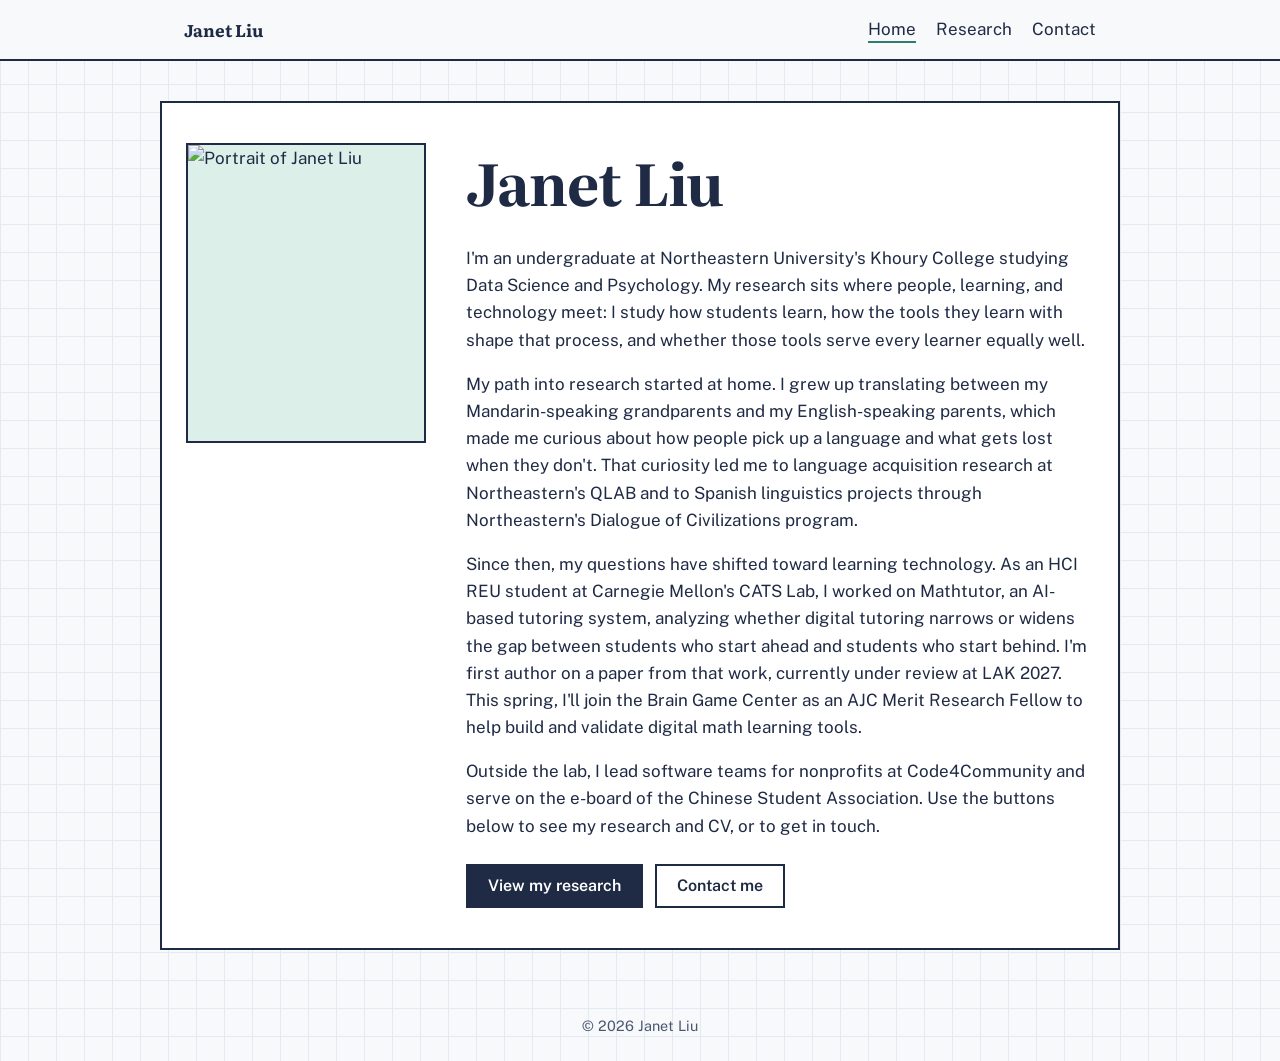
==== index.html @ 82e9912a "add readme" ====
<!DOCTYPE html>
<html lang="en">
<head>
  <meta charset="UTF-8">
  <meta name="viewport" content="width=device-width, initial-scale=1">
  <link rel="preconnect" href="https://fonts.googleapis.com">
  <link rel="preconnect" href="https://fonts.gstatic.com" crossorigin>
  <link href="https://fonts.googleapis.com/css2?family=Literata:opsz,wght@7..72,600;7..72,700&family=Public+Sans:wght@400;600&display=swap" rel="stylesheet">
  <link rel="stylesheet" href="style.css">
  <title>Janet Liu | Home</title>
</head>
<body>
  <header class="site-header">
    <nav aria-label="Main">
      <a class="site-name" href="index.html">Janet Liu</a>
      <ul class="nav-links">
        <li><a href="index.html" aria-current="page">Home</a></li>
        <li><a href="research.html">Research</a></li>
        <li><a href="contact.html">Contact</a></li>
      </ul>
    </nav>
  </header>
  <main>
    <section class="hero">
      <div class="photo-frame">
        <img src="assets/photo.jpg" alt="Portrait of Janet Liu">
      </div>
      <div>
        <h1>Janet Liu</h1>
        <p>I'm an undergraduate at Northeastern University's Khoury College studying Data Science and Psychology. My research sits where people, learning, and technology meet: I study how students learn, how the tools they learn with shape that process, and whether those tools serve every learner equally well.</p>
        <p>My path into research started at home. I grew up translating between my Mandarin-speaking grandparents and my English-speaking parents, which made me curious about how people pick up a language and what gets lost when they don't. That curiosity led me to language acquisition research at Northeastern's QLAB and to Spanish linguistics projects through Northeastern's Dialogue of Civilizations program.</p>
        <p>Since then, my questions have shifted toward learning technology. As an HCI REU student at Carnegie Mellon's CATS Lab, I worked on Mathtutor, an AI-based tutoring system, analyzing whether digital tutoring narrows or widens the gap between students who start ahead and students who start behind. I'm first author on a paper from that work, currently under review at LAK 2027. This spring, I'll join the Brain Game Center as an AJC Merit Research Fellow to help build and validate digital math learning tools.</p>
        <p>Outside the lab, I lead software teams for nonprofits at Code4Community and serve on the e-board of the Chinese Student Association. Use the buttons below to see my research and CV, or to get in touch.</p>
        <div class="button-row">
          <a class="btn" href="research.html">View my research</a>
          <a class="btn btn-outline" href="contact.html">Contact me</a>
        </div>
      </div>
    </section>
  </main>
  <footer class="site-footer">© 2026 Janet Liu</footer>
</body>
</html>
---- style.css ----
/* ---------- Design tokens ---------- */
:root {
  --ink: #1f2a44;        /* main text, headings, solid buttons */
  --ink-soft: #4a5672;   /* secondary text */
  --paper: #f7f9fb;      /* page background */
  --grid: #e3eaf1;       /* graph-paper lines */
  --accent: #2f7d6d;     /* links, highlights, chart dots */
  --accent-pale: #dcefe9;/* hover / selected fills */

  --font-head: "Literata", Georgia, "Times New Roman", serif;
  --font-body: "Public Sans", "Helvetica Neue", Arial, sans-serif;

  --measure: 68ch;       /* comfortable line length */
  --space: 1.5rem;
}

/* ---------- Base ---------- */
* { box-sizing: border-box; }

body {
  margin: 0;
  font-family: var(--font-body);
  font-size: 1.0625rem;
  line-height: 1.6;
  color: var(--ink);
  /* graph-paper background: a nod to math learning + data */
  background-color: var(--paper);
  background-image:
    linear-gradient(var(--grid) 1px, transparent 1px),
    linear-gradient(90deg, var(--grid) 1px, transparent 1px);
  background-size: 28px 28px;
}

h1, h2, h3 { font-family: var(--font-head); line-height: 1.2; margin: 0 0 0.5em; }
h1 { font-size: clamp(2.4rem, 6vw, 3.6rem); font-weight: 700; letter-spacing: -0.01em; }
h2 { font-size: 1.6rem; font-weight: 600; }
h3 { font-size: 1.2rem; font-weight: 600; }

p { max-width: var(--measure); margin: 0 0 1em; }
a { color: var(--accent); }
a:focus-visible, button:focus-visible { outline: 3px solid var(--accent); outline-offset: 3px; }
img { max-width: 100%; display: block; }

/* ---------- Header / navigation ---------- */
.site-header {
  background: var(--paper);
  border-bottom: 2px solid var(--ink);
}
.site-header nav {
  max-width: 960px;
  margin: 0 auto;
  padding: 1rem var(--space);
  display: flex;
  justify-content: space-between;
  align-items: center;
  gap: 1rem;
  flex-wrap: wrap;
}
.site-name { font-family: var(--font-head); font-weight: 700; color: var(--ink); text-decoration: none; }
.nav-links { list-style: none; display: flex; gap: 1.25rem; margin: 0; padding: 0; }
.nav-links a { color: var(--ink); text-decoration: none; padding-bottom: 2px; }
.nav-links a:hover { color: var(--accent); }
.nav-links a[aria-current="page"] { border-bottom: 2px solid var(--accent); }

/* ---------- Page layout ---------- */
main {
  max-width: 960px;
  margin: 2.5rem auto;
  padding: 2.5rem var(--space);
  background: #ffffff;
  border: 2px solid var(--ink);
}
section + section { margin-top: 3rem; }

.site-footer { text-align: center; padding: 1.5rem; color: var(--ink-soft); font-size: 0.9rem; }

/* ---------- Home ---------- */
.hero {
  display: grid;
  grid-template-columns: 240px 1fr;
  gap: 2.5rem;
  align-items: start;
}
.photo-frame {
  aspect-ratio: 4 / 5;
  border: 2px solid var(--ink);
  background: var(--accent-pale);
  overflow: hidden;
}
.photo-frame img { width: 100%; height: 100%; object-fit: cover; }
.hero h1 { margin-top: 0.25rem; }

/* ---------- Buttons ---------- */
.button-row { display: flex; flex-wrap: wrap; gap: 0.75rem; margin-top: 1.5rem; }
.btn {
  display: inline-block;
  font: 600 1rem var(--font-body);
  padding: 0.65rem 1.25rem;
  border: 2px solid var(--ink);
  background: var(--ink);
  color: #ffffff;
  text-decoration: none;
  cursor: pointer;
}
.btn:hover { background: var(--accent); border-color: var(--accent); }
.btn-outline { background: transparent; color: var(--ink); }
.btn-outline:hover, .btn-outline[aria-pressed="true"] {
  background: var(--accent-pale); color: var(--ink); border-color: var(--accent);
}

/* ---------- Research ---------- */
.page-title { font-size: 2.2rem; }   /* smaller than the home page h1 */
.figure { margin: 1.5rem 0; }
.figure img { border: 2px solid var(--ink); }
.figure figcaption { font-size: 0.9rem; color: var(--ink-soft); margin-top: 0.4rem; }

.project-panel {
  margin-top: 1.25rem;
  padding: 1.5rem;
  border-left: 4px solid var(--accent);
  background: var(--paper);
}
.project-meta { color: var(--ink-soft); margin-bottom: 0.75rem; }
.project-panel ul { padding-left: 1.2rem; max-width: var(--measure); }
.project-panel li + li { margin-top: 0.35rem; }

.chart-wrap { overflow-x: auto; }
.chart-wrap svg { font-family: var(--font-body); }

.cv-embed { width: 100%; height: 80vh; min-height: 500px; border: 2px solid var(--ink); }

/* ---------- Contact ---------- */
.contact-list { list-style: none; padding: 0; margin: 1.5rem 0 0; }
.contact-list li {
  display: flex; gap: 1rem; align-items: baseline;
  padding: 1rem 0; border-bottom: 1px solid var(--grid);
}
.contact-list .label { width: 6rem; font-weight: 600; flex-shrink: 0; }

/* ---------- Small screens ---------- */
@media (max-width: 640px) {
  main { margin: 1rem; padding: 1.5rem 1.1rem; }
  .hero { grid-template-columns: 1fr; gap: 1.5rem; }
  .photo-frame { max-width: 220px; }
  .contact-list li { flex-direction: column; gap: 0.2rem; }
}
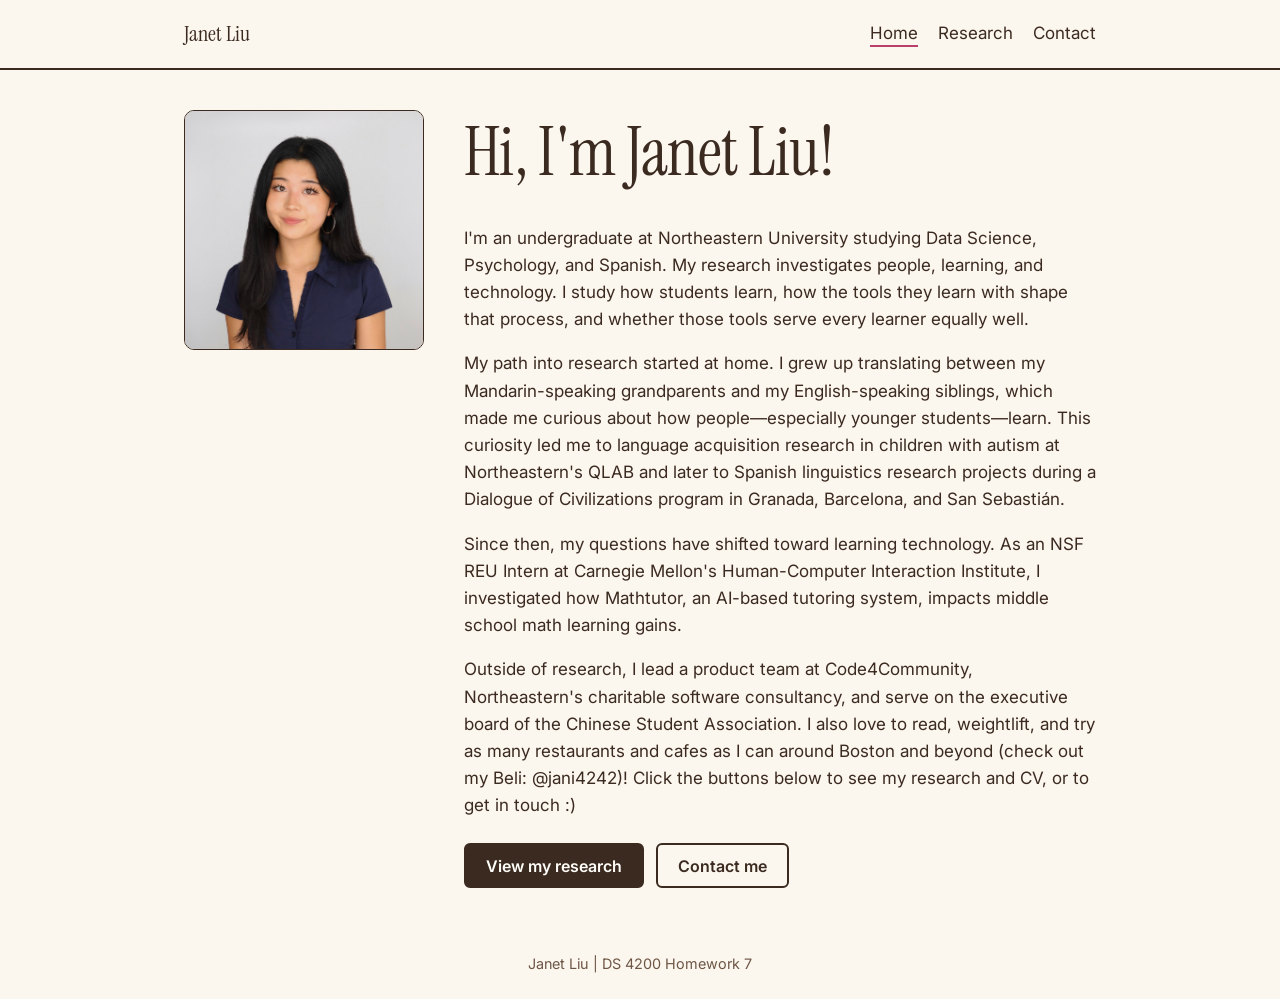
==== commit 3ad03edc: "add website files" ====
--- a/index.html
+++ b/index.html
@@ -5,8 +5,7 @@
   <meta name="viewport" content="width=device-width, initial-scale=1">
   <link rel="preconnect" href="https://fonts.googleapis.com">
   <link rel="preconnect" href="https://fonts.gstatic.com" crossorigin>
-  <link href="https://fonts.googleapis.com/css2?family=Literata:opsz,wght@7..72,600;7..72,700&family=Public+Sans:wght@400;600&display=swap" rel="stylesheet">
-  <link rel="stylesheet" href="style.css">
+  <link href="https://fonts.googleapis.com/css2?family=Instrument+Serif&family=Inter:wght@400;600&display=swap" rel="stylesheet">  <link rel="stylesheet" href="style.css">
   <title>Janet Liu | Home</title>
 </head>
 <body>
@@ -23,14 +22,25 @@
   <main>
     <section class="hero">
       <div class="photo-frame">
-        <img src="assets/photo.jpg" alt="Portrait of Janet Liu">
+        <img src="assets/headshot.jpg" alt="Portrait of Janet Liu">
       </div>
       <div>
-        <h1>Janet Liu</h1>
-        <p>I'm an undergraduate at Northeastern University's Khoury College studying Data Science and Psychology. My research sits where people, learning, and technology meet: I study how students learn, how the tools they learn with shape that process, and whether those tools serve every learner equally well.</p>
-        <p>My path into research started at home. I grew up translating between my Mandarin-speaking grandparents and my English-speaking parents, which made me curious about how people pick up a language and what gets lost when they don't. That curiosity led me to language acquisition research at Northeastern's QLAB and to Spanish linguistics projects through Northeastern's Dialogue of Civilizations program.</p>
-        <p>Since then, my questions have shifted toward learning technology. As an HCI REU student at Carnegie Mellon's CATS Lab, I worked on Mathtutor, an AI-based tutoring system, analyzing whether digital tutoring narrows or widens the gap between students who start ahead and students who start behind. I'm first author on a paper from that work, currently under review at LAK 2027. This spring, I'll join the Brain Game Center as an AJC Merit Research Fellow to help build and validate digital math learning tools.</p>
-        <p>Outside the lab, I lead software teams for nonprofits at Code4Community and serve on the e-board of the Chinese Student Association. Use the buttons below to see my research and CV, or to get in touch.</p>
+        <h1>Hi, I'm Janet Liu!</h1>
+        <p>I'm an undergraduate at Northeastern University studying Data Science, Psychology, and Spanish. My research 
+          investigates people, learning, and technology. I study how students learn, how the tools they learn with 
+          shape that process, and whether those tools serve every learner equally well.</p>
+        <p>My path into research started at home. I grew up translating between my Mandarin-speaking grandparents 
+          and my English-speaking siblings, which made me curious about how people—especially younger students—learn. 
+          This curiosity led me to language acquisition research in children with autism at Northeastern's QLAB and later to Spanish linguistics 
+          research projects during a Dialogue of Civilizations program in Granada, Barcelona, and San Sebastián.</p>
+        <p>Since then, my questions have shifted toward learning technology. As an NSF REU Intern at Carnegie Mellon's
+           Human-Computer Interaction Institute, I investigated how Mathtutor, an AI-based tutoring system, impacts 
+           middle school math learning gains.</p>
+        <p>Outside of research, I lead a product team at Code4Community, Northeastern's charitable software consultancy,
+          and serve on the executive board of the Chinese Student Association. I also love to read, weightlift, and try as many
+          restaurants and cafes as I can around Boston and beyond (check out my Beli: @jani4242)!
+          Click the buttons below to see my 
+          research and CV, or to get in touch :)</p>
         <div class="button-row">
           <a class="btn" href="research.html">View my research</a>
           <a class="btn btn-outline" href="contact.html">Contact me</a>
@@ -38,6 +48,6 @@
       </div>
     </section>
   </main>
-  <footer class="site-footer">© 2026 Janet Liu</footer>
+  <footer class="site-footer">Janet Liu | DS 4200 Homework 7</footer>
 </body>
 </html>
--- a/style.css
+++ b/style.css
@@ -1,14 +1,16 @@
 /* ---------- Design tokens ---------- */
 :root {
-  --ink: #1f2a44;        /* main text, headings, solid buttons */
-  --ink-soft: #4a5672;   /* secondary text */
-  --paper: #f7f9fb;      /* page background */
-  --grid: #e3eaf1;       /* graph-paper lines */
-  --accent: #2f7d6d;     /* links, highlights, chart dots */
-  --accent-pale: #dcefe9;/* hover / selected fills */
+  --ink: #3b2a20;        /* dark brown: text, headings, borders, solid buttons */
+  --ink-soft: #6e5646;   /* softer brown: secondary text */
+  --paper: #fbf6ee;      /* light cream: page background */
+  --grid: #efe4d4;       /* graph-paper lines */
+  --accent: #b8406a;     /* pink: links, highlights, chart dots */
+  --accent-pale: #f8dde6;/* light pink: hover / selected fills */
+  --surface: #fffdf9;    /* content panel */
+  --radius: 6px;         /* button corners */
 
-  --font-head: "Literata", Georgia, "Times New Roman", serif;
-  --font-body: "Public Sans", "Helvetica Neue", Arial, sans-serif;
+  --font-head: "Instrument Serif", Georgia, "Times New Roman", serif;
+  --font-body: "Inter", "Helvetica Neue", Arial, sans-serif;
 
   --measure: 68ch;       /* comfortable line length */
   --space: 1.5rem;
@@ -23,18 +25,13 @@
   font-size: 1.0625rem;
   line-height: 1.6;
   color: var(--ink);
-  /* graph-paper background: a nod to math learning + data */
   background-color: var(--paper);
-  background-image:
-    linear-gradient(var(--grid) 1px, transparent 1px),
-    linear-gradient(90deg, var(--grid) 1px, transparent 1px);
-  background-size: 28px 28px;
 }
 
-h1, h2, h3 { font-family: var(--font-head); line-height: 1.2; margin: 0 0 0.5em; }
-h1 { font-size: clamp(2.4rem, 6vw, 3.6rem); font-weight: 700; letter-spacing: -0.01em; }
-h2 { font-size: 1.6rem; font-weight: 600; }
-h3 { font-size: 1.2rem; font-weight: 600; }
+h1, h2, h3 { font-family: var(--font-head); font-weight: 400; line-height: 1.15; margin: 0 0 0.5em; }
+h1 { font-size: clamp(2.8rem, 7vw, 4.2rem); letter-spacing: -0.01em; }
+h2 { font-size: 1.9rem; }
+h3 { font-size: 1.4rem; }
 
 p { max-width: var(--measure); margin: 0 0 1em; }
 a { color: var(--accent); }
@@ -56,8 +53,7 @@
   gap: 1rem;
   flex-wrap: wrap;
 }
-.site-name { font-family: var(--font-head); font-weight: 700; color: var(--ink); text-decoration: none; }
-.nav-links { list-style: none; display: flex; gap: 1.25rem; margin: 0; padding: 0; }
+.site-name { font-family: var(--font-head); font-size: 1.4rem; color: var(--ink); text-decoration: none; }.nav-links { list-style: none; display: flex; gap: 1.25rem; margin: 0; padding: 0; }
 .nav-links a { color: var(--ink); text-decoration: none; padding-bottom: 2px; }
 .nav-links a:hover { color: var(--accent); }
 .nav-links a[aria-current="page"] { border-bottom: 2px solid var(--accent); }
@@ -66,9 +62,7 @@
 main {
   max-width: 960px;
   margin: 2.5rem auto;
-  padding: 2.5rem var(--space);
-  background: #ffffff;
-  border: 2px solid var(--ink);
+  padding: 0 var(--space);
 }
 section + section { margin-top: 3rem; }
 
@@ -82,10 +76,11 @@
   align-items: start;
 }
 .photo-frame {
-  aspect-ratio: 4 / 5;
-  border: 2px solid var(--ink);
+  aspect-ratio: 4 / 4;
+  border: 1px solid var(--ink);
   background: var(--accent-pale);
   overflow: hidden;
+  border-radius: 10px;
 }
 .photo-frame img { width: 100%; height: 100%; object-fit: cover; }
 .hero h1 { margin-top: 0.25rem; }
@@ -98,7 +93,8 @@
   padding: 0.65rem 1.25rem;
   border: 2px solid var(--ink);
   background: var(--ink);
-  color: #ffffff;
+  border-radius: var(--radius);
+  color: var(--surface);
   text-decoration: none;
   cursor: pointer;
 }
@@ -109,23 +105,14 @@
 }
 
 /* ---------- Research ---------- */
-.page-title { font-size: 2.2rem; }   /* smaller than the home page h1 */
-.figure { margin: 1.5rem 0; }
-.figure img { border: 2px solid var(--ink); }
+.page-title { font-size: 2.6rem; }   /* smaller than the home page h1 */
+.figure { margin: 1.5rem 0; text-align: center;}
+.figure img { border: 1px solid var(--ink); width: 40%; margin: 0 auto; border-radius: 10px;}
 .figure figcaption { font-size: 0.9rem; color: var(--ink-soft); margin-top: 0.4rem; }
 
-.project-panel {
-  margin-top: 1.25rem;
-  padding: 1.5rem;
-  border-left: 4px solid var(--accent);
-  background: var(--paper);
-}
-.project-meta { color: var(--ink-soft); margin-bottom: 0.75rem; }
-.project-panel ul { padding-left: 1.2rem; max-width: var(--measure); }
-.project-panel li + li { margin-top: 0.35rem; }
-
-.chart-wrap { overflow-x: auto; }
-.chart-wrap svg { font-family: var(--font-body); }
+.experience-list { max-width: var(--measure); padding-left: 1.2rem; margin: 0 0 1.25rem; }
+.experience-list li { margin-bottom: 0.75rem; }
+.experience-list li::marker { color: var(--accent); }
 
 .cv-embed { width: 100%; height: 80vh; min-height: 500px; border: 2px solid var(--ink); }
 
@@ -135,12 +122,4 @@
   display: flex; gap: 1rem; align-items: baseline;
   padding: 1rem 0; border-bottom: 1px solid var(--grid);
 }
-.contact-list .label { width: 6rem; font-weight: 600; flex-shrink: 0; }
-
-/* ---------- Small screens ---------- */
-@media (max-width: 640px) {
-  main { margin: 1rem; padding: 1.5rem 1.1rem; }
-  .hero { grid-template-columns: 1fr; gap: 1.5rem; }
-  .photo-frame { max-width: 220px; }
-  .contact-list li { flex-direction: column; gap: 0.2rem; }
-}
+.contact-list .label { width: 6rem; font-weight: 600; flex-shrink: 0; }
